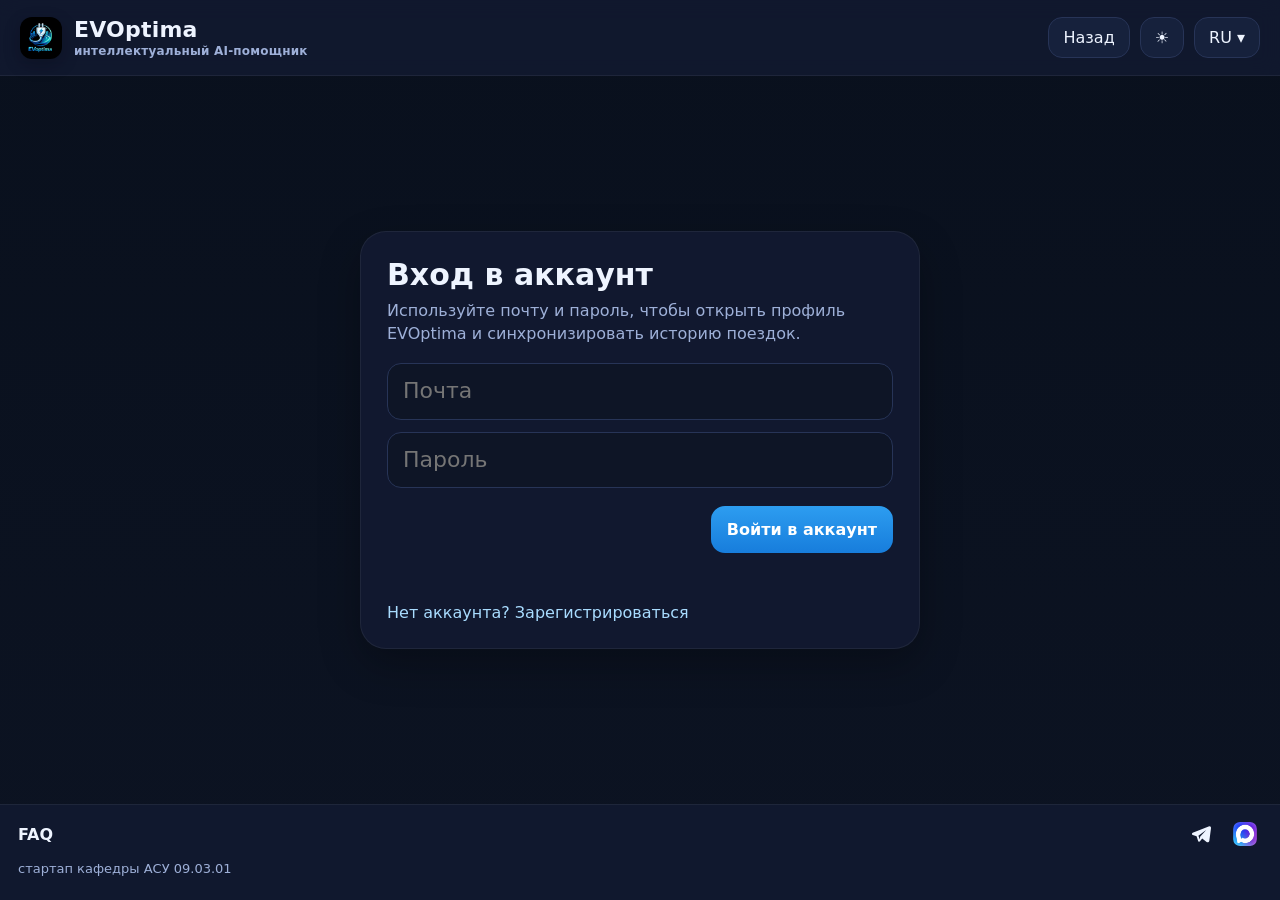
==== frontend/login.html @ 1ad1a147 "nitial ptima app" ====
<!DOCTYPE html>
<html lang="ru">
<head>
  <meta charset="UTF-8" />
  <meta name="viewport" content="width=device-width, initial-scale=1.0" />
  <meta http-equiv="Cache-Control" content="no-cache, no-store, must-revalidate" />
  <meta http-equiv="Pragma" content="no-cache" />
  <meta http-equiv="Expires" content="0" />
  <link rel="icon" href="favicon.ico?v=EVOPTIMA-V16-2026-04-22" sizes="any" />
  <title>EVOptima — Вход</title>
  <link rel="stylesheet" href="styles.css?v=EVOPTIMA-V16-2026-04-22" />
</head>
<body data-page="login">
<div class="app">
  <header>
    <div class="brand">
      <img src="logo-evoptima.jpeg" alt="EVOptima logo" />
      <div style="display:flex;flex-direction:column;gap:2px">
        <span>EVOptima</span>
        <span class="brand-subtitle" id="brandSubtitle">интеллектуальный AI-помощник</span>
      </div>
    </div>
    <div class="top-actions">
      <a class="back-btn" id="backBtn" href="index.html#profile">Назад</a>
      <button class="theme-btn" id="themeBtn" type="button">☀️</button>
      <div class="lang-wrap">
        <button class="lang-btn" id="langBtn">RU ▾</button>
        <div class="lang-menu" id="langMenu">
          <button class="menu-item" type="button" data-lang="RU">Русский</button>
          <button class="menu-item" type="button" data-lang="EN">English</button>
          <button class="menu-item" type="button" data-lang="DE">Deutsch</button>
        </div>
      </div>
    </div>
  </header>
  <main class="auth-page-wrap">
    <section class="auth-page">
      <div class="auth-card">
        <h1 class="auth-title" id="authTitle">Вход в аккаунт</h1>
        <p class="auth-sub" id="authSub">Используйте почту и пароль, чтобы открыть профиль EVOptima и синхронизировать историю поездок.</p>
        <form id="authForm" autocomplete="off">
          <div class="auth-fields">
            <input id="authEmail" name="email" type="email" autocomplete="off" spellcheck="false" placeholder="Почта" required />
            <input id="authPassword" name="password" type="password" autocomplete="current-password" placeholder="Пароль" required />
          </div>
          <div class="auth-actions">
            <button class="primary-btn" id="authSubmitBtn" type="submit">Войти</button>
          </div>
        </form>
        <div class="auth-error" id="authError"></div>
        <div class="auth-links">
          <a id="authSwitchLink" href="register.html">Нет аккаунта? Зарегистрироваться</a>
        </div>
      </div>
    </section>
  </main>
  <footer>
    <div class="faq-line">
      <button class="faq-toggle" id="faqToggle" type="button">FAQ</button>
      <div class="social-links">
        <a class="social-link" href="https://t.me/+u80NjDQpId01M2Uy" target="_blank" rel="noreferrer" aria-label="Telegram" title="Telegram">
          <svg viewBox="0 0 24 24" fill="currentColor" aria-hidden="true"><path d="M21.4 4.6a1.7 1.7 0 0 0-1.8-.2L3.7 10.8a1.1 1.1 0 0 0 .1 2.1l3.8 1.3 1.5 4.7a1.1 1.1 0 0 0 1.9.4l2.2-2.7 4.4 3.3a1.7 1.7 0 0 0 2.7-1L22 6.2a1.7 1.7 0 0 0-.6-1.6ZM9.4 13.7l7.8-5.6-6.1 6.6-.2 2.8-1.5-3.8Z"/></svg>
        </a>
        <a class="social-link" href="https://max.ru/join/ZWUdfXsSpWMmJ76GHrnJQzvInmeAFR_0VvvKdfZyq0c" target="_blank" rel="noreferrer" aria-label="Max" title="Max"><img src="max-logo.jpeg" alt="Max" /></a>
      </div>
    </div>
    <div class="faq-panel" id="faqPanel"></div>
    <div class="footer-note">стартап кафедры АСУ 09.03.01</div>
  </footer>
</div>
<script src="script.js?v=EVOPTIMA-V16-2026-04-22"></script>
</body>
</html>
---- frontend/styles.css ----
:root{
  --bg:#0b1020;
  --bg-grad-1:#09101d;
  --bg-grad-2:#0c1322;
  --panel:#121a30;
  --panel-2:#18233f;
  --panel-3:#0e1527;
  --line:#273457;
  --muted:#9eb0d8;
  --text:#eef4ff;
  --accent:#3fb6ff;
  --shadow:0 16px 40px rgba(0,0,0,.28);
  --radius:22px;
  --header-h:76px;
}
body.light{
  --bg:#edf3fb;
  --bg-grad-1:#f8fbff;
  --bg-grad-2:#e8eff8;
  --panel:#ffffff;
  --panel-2:#f2f6fb;
  --panel-3:#e7eef8;
  --line:#c4d1e0;
  --muted:#5f6f87;
  --text:#132238;
  --accent:#177ddc;
  --shadow:0 14px 28px rgba(31,52,84,.12);
}
*{box-sizing:border-box}
html,body{min-height:100%;margin:0;font-family:Inter,system-ui,-apple-system,Segoe UI,Roboto,Arial,sans-serif;background:linear-gradient(180deg,var(--bg-grad-1) 0%,var(--bg-grad-2) 100%);color:var(--text)}
body{overflow:auto}
button,input,textarea{font:inherit}
a{text-decoration:none;color:inherit}
img{max-width:100%}
.app{min-height:100vh;display:grid;grid-template-rows:var(--header-h) auto auto}
header{position:sticky;top:0;z-index:100;display:flex;align-items:center;justify-content:space-between;padding:16px 20px;border-bottom:1px solid rgba(255,255,255,.06);backdrop-filter:blur(10px);background:color-mix(in srgb,var(--panel) 88%, transparent)}
.brand{display:flex;align-items:center;gap:12px;font-weight:700;font-size:22px;letter-spacing:.2px}
.brand img{width:42px;height:42px;border-radius:12px;object-fit:cover;display:block;box-shadow:0 6px 18px rgba(0,0,0,.2)}
.brand-subtitle{font-size:12px;font-weight:600;color:var(--muted)}
.top-actions{display:flex;gap:10px;align-items:center;flex-wrap:wrap}
.nav-btn,.lang-btn,.menu-item,.theme-btn,.ghost-btn,.login-btn,.mini-btn,.send-btn,.primary-btn,.map-control,.back-btn{
  border:1px solid var(--line);
  background:color-mix(in srgb, var(--panel-2) 86%, transparent);
  color:var(--text);
  padding:10px 14px;
  border-radius:14px;
  cursor:pointer;
  transition:.18s ease;
}
.nav-btn.active{background:color-mix(in srgb, var(--accent) 18%, var(--panel));border-color:color-mix(in srgb, var(--accent) 45%, var(--line))}
.nav-btn:hover,.lang-btn:hover,.menu-item:hover,.theme-btn:hover,.ghost-btn:hover,.mini-btn:hover,.primary-btn:hover,.back-btn:hover,.map-control:hover{background:color-mix(in srgb, var(--panel-3) 85%, white 15%)}
.lang-wrap{position:relative;z-index:400}
.lang-menu{position:absolute;top:52px;right:0;width:172px;background:var(--panel);border:1px solid var(--line);border-radius:16px;padding:8px;display:none;box-shadow:0 20px 40px rgba(0,0,0,.22);z-index:9999}
.lang-menu.open{display:block}
.menu-item{width:100%;text-align:left}
main{padding:16px;min-height:calc(100vh - var(--header-h) - 92px);width:min(100%,1800px);margin:0 auto}
.view{display:none}
.view.active{display:block}
.shell,.card,.auth-card{background:color-mix(in srgb, var(--panel) 96%, transparent);border:1px solid rgba(255,255,255,.06);border-radius:26px;box-shadow:var(--shadow);overflow:hidden;min-height:0}
body.light .shell,body.light .card,body.light .auth-card{border-color:rgba(19,34,56,.10)}
.route-layout{display:grid;grid-template-columns:minmax(0,1fr) minmax(340px,380px);grid-template-rows:auto auto;gap:14px;align-items:start}
.map-shell{position:relative;height:540px;min-height:540px;overflow:hidden}
#map{display:block;width:100%;height:100%;min-height:540px;background:radial-gradient(circle at 30% 30%,#24395f 0%,#16233d 36%,#0f172b 100%)}
.map-ui{position:absolute;right:16px;top:16px;display:flex;flex-direction:column;gap:10px;z-index:5}
.map-control{width:48px;height:48px;padding:0;border-radius:16px;font-size:24px;display:grid;place-items:center;box-shadow:var(--shadow)}
.route-panel{grid-column:2;grid-row:1 / span 2;padding:18px;display:grid;gap:12px;align-content:start;min-height:540px;overflow:visible;position:relative;z-index:20}
.route-title{font-size:18px;font-weight:800;line-height:1.2}
.route-sub{font-size:13px;color:var(--muted);line-height:1.45;max-width:36ch}
.field-list{display:grid;gap:10px}
.field{display:grid;gap:3px}
.field label{font-size:13px;font-weight:700;color:var(--muted);line-height:1.15}
.field input,.field textarea{width:100%;background:color-mix(in srgb, var(--panel) 80%, black 20%);border:1px solid var(--line);color:var(--text);padding:13px 14px;border-radius:14px;outline:none;line-height:1.35}
.field textarea{resize:none;min-height:74px;overflow:auto}
.field-row{display:grid;grid-template-columns:1fr 1fr;gap:12px;overflow:visible}
.dropdown-wrap{position:relative}
.dropdown-panel{display:none;position:absolute;top:100%;left:0;right:0;margin-top:6px;background:var(--panel);border:1px solid var(--line);border-radius:16px;box-shadow:var(--shadow);max-height:220px;overflow:auto;z-index:60}
.dropdown-panel.open{display:block}
.dropdown-search{padding:10px 12px;border-bottom:1px solid var(--line)}
.dropdown-search input{width:100%;background:var(--panel-2);border:1px solid var(--line);color:var(--text);padding:10px 12px;border-radius:12px;outline:none}
.dropdown-items{display:grid}
.dropdown-item{padding:12px 14px;cursor:pointer;border:none;background:none;color:var(--text);text-align:left}
.dropdown-item:hover{background:var(--panel-2)}
.dropdown-empty{padding:12px 14px;color:var(--muted)}
.primary-btn{border:none;background:linear-gradient(180deg,#2d9df0,#177ddc);color:white;padding:14px 16px;font-weight:800}
.route-plan{display:grid;gap:12px;margin-top:2px;padding:14px;border:1px solid var(--line);border-radius:18px;background:color-mix(in srgb, var(--panel-2) 76%, transparent)}
.route-plan-head{display:grid;gap:8px}
.route-plan-title{font-size:15px;font-weight:800;line-height:1.25}
.route-plan-summary{font-size:13px;color:var(--muted);line-height:1.42}
.route-metrics{display:grid;grid-template-columns:repeat(2,minmax(0,1fr));gap:8px}
.route-metric{padding:10px;border-radius:14px;background:color-mix(in srgb, var(--panel) 82%, black 8%);border:1px solid color-mix(in srgb, var(--line) 82%, transparent)}
.route-metric span{display:block;font-size:11px;color:var(--muted);font-weight:700;line-height:1.15}
.route-metric strong{display:block;margin-top:4px;font-size:15px;line-height:1.2}
.route-stop-list{display:grid;gap:8px}
.route-stop{display:grid;gap:6px;padding:11px;border-radius:14px;background:color-mix(in srgb, var(--panel) 88%, transparent);border:1px solid color-mix(in srgb, var(--line) 85%, transparent)}
.route-stop-top{display:flex;justify-content:space-between;gap:10px;align-items:flex-start}
.route-stop-name{font-size:13px;font-weight:800;line-height:1.25}
.route-stop-chip{font-size:11px;font-weight:800;color:white;background:#177ddc;border-radius:999px;padding:4px 8px;white-space:nowrap}
.route-stop-meta,.route-warning{font-size:12px;color:var(--muted);line-height:1.35}
.route-warning{padding:9px 10px;border-radius:12px;background:color-mix(in srgb, #ffc857 14%, var(--panel));border:1px solid color-mix(in srgb, #ffc857 40%, var(--line))}
.route-layout > .chat-bottom{grid-column:1;grid-row:2;margin-top:0}
#mapView > .chat-bottom{display:none}
.chat-bottom{margin-top:14px;padding:0;display:grid;grid-template-rows:auto 220px auto;min-height:0}
.route-layout > .chat-bottom{margin-top:0}
.chat-header{display:flex;align-items:center;gap:12px;padding:18px;border-bottom:1px solid rgba(255,255,255,.06)}
.bot-icon{width:40px;height:40px;border-radius:14px;background:linear-gradient(180deg,#1b2948,#111b31);display:grid;place-items:center;border:1px solid var(--line);flex:0 0 auto}
.bot-icon svg{width:27px;height:27px}
.chat-title{font-size:18px;font-weight:700}
.messages{padding:18px;overflow:auto;display:flex;flex-direction:column;gap:14px;min-height:0;height:100%}
.bubble{max-width:min(920px,88%);padding:12px 14px;border-radius:18px;line-height:1.42;white-space:pre-wrap;word-break:break-word}
.bubble.bot{align-self:flex-start;background:color-mix(in srgb, var(--panel-2) 88%, transparent);border:1px solid var(--line)}
.bubble.user{align-self:flex-end;background:var(--accent);border:1px solid rgba(255,255,255,.14);color:white}
.input-bar{padding:14px 16px;border-top:1px solid rgba(255,255,255,.06)}
.input-wrap{display:flex;gap:10px}
.input-wrap input{flex:1;min-width:0;background:color-mix(in srgb, var(--panel) 80%, black 20%);border:1px solid var(--line);color:var(--text);padding:13px 14px;border-radius:14px;outline:none}
.send-btn{border:none;background:linear-gradient(180deg,#2d9df0,#177ddc);color:white;padding:0 16px}
.profile-shell{padding:22px;overflow:auto}
.profile-top{display:grid;grid-template-columns:minmax(0,1.25fr) minmax(280px,.75fr);gap:16px;margin-bottom:16px}
.profile-grid{display:grid;gap:16px;grid-template-columns:repeat(2,minmax(0,1fr));margin-top:16px}
.profile-hero{display:flex;align-items:flex-start;gap:16px}
.avatar-wrap{display:flex;flex-direction:column;align-items:center;gap:10px}
.profile-avatar{width:76px;height:76px;border-radius:24px;background:linear-gradient(180deg,#1d2a49,#101a30);display:grid;place-items:center;border:1px solid var(--line);font-weight:800;font-size:24px;color:var(--text);overflow:hidden;position:relative}
body.light .profile-avatar{background:linear-gradient(180deg,#dce8f6,#eef3f9)}
.profile-avatar img{width:100%;height:100%;object-fit:cover;display:block}
.profile-user-meta{display:flex;flex-direction:column;gap:6px}
.nick{font-size:22px;font-weight:800}
.mail{color:var(--muted);font-weight:600}
.login-btn{margin-top:10px;border:none;background:linear-gradient(180deg,#2d9df0,#177ddc);color:white;padding:11px 16px;font-weight:700;width:max-content}
.stats-list{display:grid;gap:12px}
.stat-row{display:flex;justify-content:space-between;gap:12px;padding:12px 14px;border-radius:16px;background:var(--panel-2);border:1px solid var(--line)}
.card{padding:18px;background:var(--panel)}
.card h3{margin:0 0 14px;font-size:18px}
.meta{font-size:16px;color:var(--text)}
.empty{color:var(--muted)}
.name-row{display:flex;align-items:center;gap:10px;flex-wrap:wrap}
.name-edit{display:none;align-items:center;gap:8px;flex-wrap:wrap;margin-top:8px}
.name-edit input{background:var(--panel-2);border:1px solid var(--line);color:var(--text);padding:11px 12px;border-radius:12px;outline:none;min-width:220px}
.mini-btn{padding:8px 12px;font-weight:600}
.icon-only{width:36px;height:36px;padding:0;display:grid;place-items:center;border-radius:10px}
.icon-only svg{width:16px;height:16px;display:block}
footer{border-top:1px solid rgba(255,255,255,.06);display:flex;flex-direction:column;align-items:stretch;gap:10px;padding:16px 18px 24px;background:color-mix(in srgb, var(--panel) 88%, transparent);position:relative;z-index:20}
.faq-line{display:flex;align-items:center;justify-content:space-between;gap:18px;flex-wrap:wrap;min-width:0}
.social-links{margin-left:auto;display:flex;align-items:center;justify-content:flex-end;gap:10px}
.social-link{display:inline-grid;place-items:center;width:34px;height:34px;color:var(--text)}
.social-link svg,.social-link img{width:24px;height:24px;display:block}
.social-link img{border-radius:7px;object-fit:cover}
.faq-toggle{background:none;border:none;color:var(--text);padding:0;cursor:pointer;font-weight:600}
.faq-panel{display:none;position:static;background:var(--panel);border:1px solid var(--line);border-radius:20px;box-shadow:var(--shadow);padding:8px 14px}
.faq-panel.open{display:block}
.faq-item{border-bottom:1px solid color-mix(in srgb,var(--line) 72%, transparent)}
.faq-item:last-child{border-bottom:none}
.faq-question{width:100%;background:none;border:none;color:var(--text);padding:14px 0;text-align:left;font-weight:700;cursor:pointer}
.faq-answer{display:none;color:var(--muted);padding:0 0 14px;line-height:1.5}
.faq-item.open .faq-answer{display:block}
.footer-note{color:var(--muted);font-size:13px}
.auth-page-wrap{min-height:calc(100vh - var(--header-h) - 90px);display:grid;place-items:center;padding:24px 16px}
.auth-page{width:min(560px,100%)}
.auth-card{padding:26px}
.auth-title{margin:0 0 8px;font-size:30px;line-height:1.1}
.auth-sub{margin:0 0 18px;color:var(--muted);line-height:1.45}
.auth-fields{display:grid;gap:12px}
.auth-fields input{width:100%;background:color-mix(in srgb, var(--panel) 80%, black 20%);border:1px solid var(--line);color:var(--text);padding:14px 15px;border-radius:14px;outline:none;font-size:24px;line-height:1.2;font-weight:400;-webkit-text-size-adjust:100%}
.auth-actions{display:flex;gap:10px;justify-content:flex-end;flex-wrap:wrap;margin-top:18px}
.auth-links{margin-top:16px;color:var(--muted)}
.auth-links a{color:#a9dcff}
.auth-error{color:#ff8080;margin-top:12px;min-height:22px}
.modal-overlay{position:fixed;inset:0;display:none;align-items:center;justify-content:center;background:rgba(5,10,20,.55);padding:18px;z-index:500}
.modal-overlay.open{display:flex}
.modal{max-width:520px;width:min(100%,520px)}
.hidden{display:none!important}
@media (max-width: 900px){
  .route-layout{grid-template-columns:1fr}
  .route-panel,.route-layout > .chat-bottom{grid-column:auto;grid-row:auto}
  .profile-top,.profile-grid,.field-row{grid-template-columns:1fr}
  .chat-bottom{grid-template-rows:auto 260px auto}
}
@media (max-width: 720px){
  .route-panel{padding:16px}
  .route-sub{max-width:none;font-size:12px}
  .field textarea{min-height:64px}

  header{padding:14px 14px}
  .top-actions{gap:8px;justify-content:flex-end}
  .brand{font-size:19px}
  main{padding:12px}
  .map-shell,#map{min-height:380px}
  .input-wrap{flex-direction:column}
  .send-btn{height:52px}
  .chat-bottom{grid-template-rows:auto 240px auto}
}


body[data-page="login"] .app,
body[data-page="register"] .app{grid-template-rows:var(--header-h) 1fr auto;min-height:100vh}
body[data-page="login"] main,
body[data-page="register"] main{display:grid;align-items:center;padding:28px 16px 40px}
body[data-page="login"] .auth-page-wrap,
body[data-page="register"] .auth-page-wrap{min-height:auto;width:100%;padding:0;display:grid;place-items:center}
body[data-page="login"] .auth-page,
body[data-page="register"] .auth-page{width:min(560px,100%)}
body[data-page="login"] footer,
body[data-page="register"] footer{margin-top:0;padding-top:12px}
body[data-page="login"] .faq-line,
body[data-page="register"] .faq-line{justify-content:space-between;align-items:center}
body[data-page="login"] .footer-note,
body[data-page="register"] .footer-note{text-align:left}
body[data-page="login"] .lang-wrap,
body[data-page="register"] .lang-wrap{z-index:500}
body[data-page="login"] .lang-menu,
body[data-page="register"] .lang-menu{right:0;left:auto}
body[data-page="login"] .top-actions,
body[data-page="register"] .top-actions{margin-left:auto}
@media (max-width: 720px){
  body[data-page="login"] main,
  body[data-page="register"] main{padding:16px 12px 28px}
  body[data-page="login"] .auth-card,
  body[data-page="register"] .auth-card{padding:20px}
  body[data-page="login"] .auth-title,
  body[data-page="register"] .auth-title{font-size:26px}
  body[data-page="login"] .faq-line,
  body[data-page="register"] .faq-line{gap:12px}
}


/* v2 hardening */
@media (min-width: 901px){
  .route-panel{position:relative}
}
@media (max-width: 900px){
  .map-shell{height:420px;min-height:420px}
  #map{min-height:420px}
  .route-panel{min-height:auto}
}

.route-layout{overflow:visible}
.dropdown-wrap{z-index:40}
.dropdown-panel{z-index:1200}


.history-box{
  max-height: 320px;
  overflow: auto;
  padding-right: 6px;
}
.history-box::-webkit-scrollbar{
  width: 8px;
}
.history-box::-webkit-scrollbar-thumb{
  background: color-mix(in srgb, var(--accent) 35%, var(--panel-2));
  border-radius: 999px;
}
.trip-item{
  padding: 14px 0;
  border-bottom: 1px solid var(--line);
  display: grid;
  gap: 6px;
}
.trip-item:last-child{
  border-bottom:none;
}
.trip-from{
  font-weight: 800;
  font-size: 16px;
  line-height: 1.35;
}
.trip-to{
  color: var(--text);
  font-size: 15px;
  line-height: 1.45;
}
.trip-meta{
  color: var(--muted);
  font-size: 14px;
  line-height: 1.35;
}


.input-wrap input:disabled,
.send-btn:disabled{
  opacity:.65;
  cursor:not-allowed;
}
.send-btn:disabled{
  filter: grayscale(.2);
}

.auth-fields input:focus,.auth-fields input:active{font-size:24px;line-height:1.2;font-weight:400}


.auth-card.modal{
  padding: 20px 22px;
  border-radius: 24px;
}
.modal{
  max-width: 440px;
  width: min(100%, 440px);
}
.modal .route-title{
  font-size: 18px;
  line-height: 1.2;
}
.modal .route-sub{
  font-size: 14px;
  line-height: 1.45;
  max-width: none;
}


.auth-fields input{
  font-size:22px !important;
  line-height:1.2 !important;
  font-weight:400 !important;
  font-family:inherit !important;
  -webkit-text-size-adjust:100%;
  transition:background-color 9999s ease-in-out 0s;
}
.auth-fields input::placeholder{
  font-size:22px;
  line-height:1.2;
  font-weight:400;
}
.auth-fields input:focus,
.auth-fields input:active{
  font-size:22px !important;
  line-height:1.2 !important;
  font-weight:400 !important;
}
.auth-fields input:-webkit-autofill,
.auth-fields input:-webkit-autofill:hover,
.auth-fields input:-webkit-autofill:focus,
.auth-fields input:-webkit-autofill:active{
  -webkit-text-fill-color: var(--text);
  caret-color: var(--text);
  font-size:22px !important;
  line-height:1.2 !important;
  font-weight:400 !important;
  box-shadow: 0 0 0 1000px color-mix(in srgb, var(--panel) 80%, black 20%) inset !important;
  border:1px solid var(--line) !important;
}
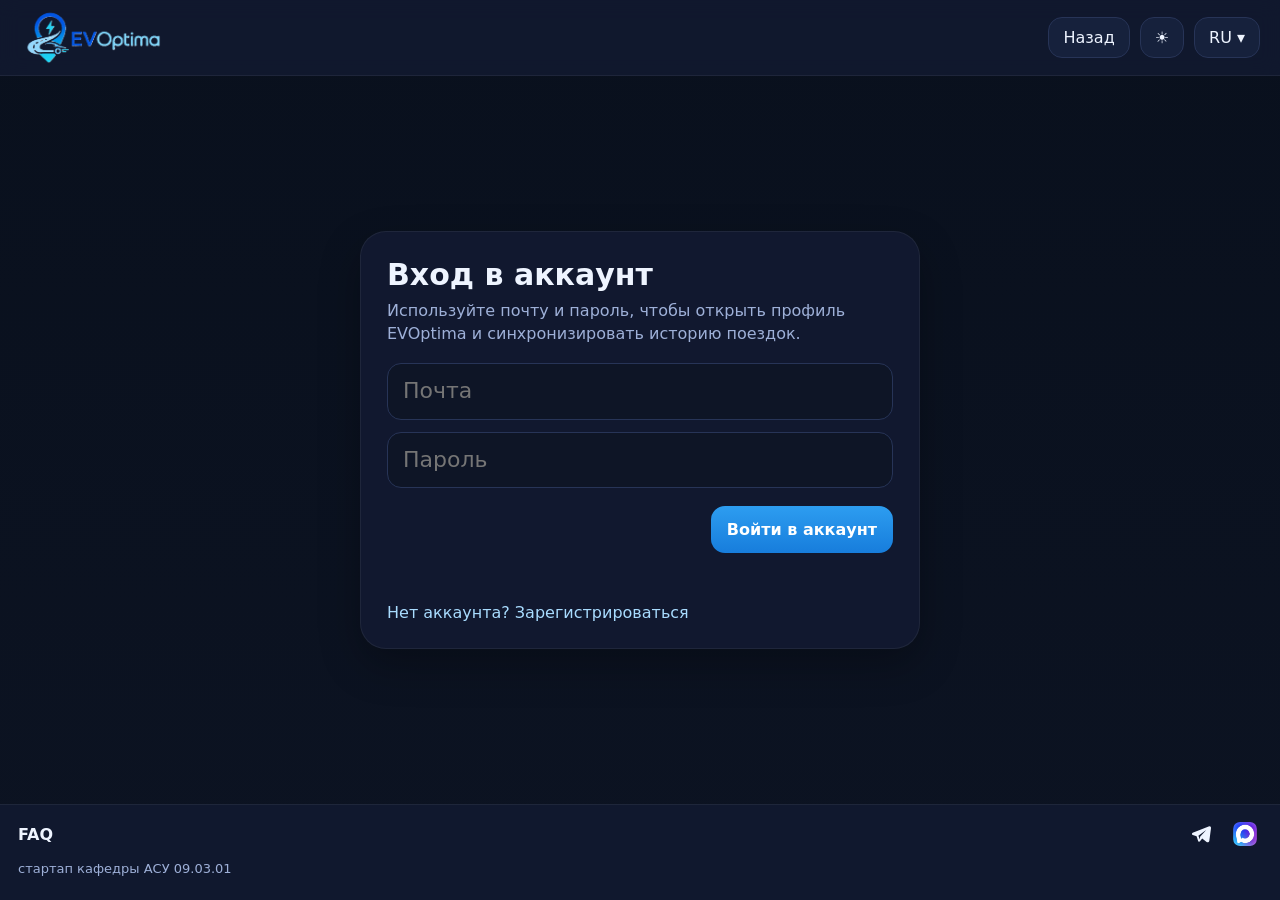
==== commit cafb007b: "Integrate Ollama chat and update branding" ====
--- a/frontend/login.html
+++ b/frontend/login.html
@@ -6,19 +6,15 @@
   <meta http-equiv="Cache-Control" content="no-cache, no-store, must-revalidate" />
   <meta http-equiv="Pragma" content="no-cache" />
   <meta http-equiv="Expires" content="0" />
-  <link rel="icon" href="favicon.ico?v=EVOPTIMA-V16-2026-04-22" sizes="any" />
+  <link rel="icon" href="favicon.ico?v=EVOPTIMA-V22-2026-04-30" sizes="any" />
   <title>EVOptima — Вход</title>
-  <link rel="stylesheet" href="styles.css?v=EVOPTIMA-V16-2026-04-22" />
+  <link rel="stylesheet" href="styles.css?v=EVOPTIMA-V22-2026-04-30" />
 </head>
 <body data-page="login">
 <div class="app">
   <header>
-    <div class="brand">
-      <img src="logo-evoptima.jpeg" alt="EVOptima logo" />
-      <div style="display:flex;flex-direction:column;gap:2px">
-        <span>EVOptima</span>
-        <span class="brand-subtitle" id="brandSubtitle">интеллектуальный AI-помощник</span>
-      </div>
+    <div class="brand" aria-label="EVOptima">
+      <img class="brand-logo" src="logotip.png" alt="EVOptima" />
     </div>
     <div class="top-actions">
       <a class="back-btn" id="backBtn" href="index.html#profile">Назад</a>
@@ -68,6 +64,6 @@
     <div class="footer-note">стартап кафедры АСУ 09.03.01</div>
   </footer>
 </div>
-<script src="script.js?v=EVOPTIMA-V16-2026-04-22"></script>
+<script src="script.js?v=EVOPTIMA-V22-2026-04-30"></script>
 </body>
 </html>
--- a/frontend/styles.css
+++ b/frontend/styles.css
@@ -34,9 +34,9 @@
 a{text-decoration:none;color:inherit}
 img{max-width:100%}
 .app{min-height:100vh;display:grid;grid-template-rows:var(--header-h) auto auto}
-header{position:sticky;top:0;z-index:100;display:flex;align-items:center;justify-content:space-between;padding:16px 20px;border-bottom:1px solid rgba(255,255,255,.06);backdrop-filter:blur(10px);background:color-mix(in srgb,var(--panel) 88%, transparent)}
-.brand{display:flex;align-items:center;gap:12px;font-weight:700;font-size:22px;letter-spacing:.2px}
-.brand img{width:42px;height:42px;border-radius:12px;object-fit:cover;display:block;box-shadow:0 6px 18px rgba(0,0,0,.2)}
+header{position:sticky;top:0;z-index:100;height:var(--header-h);display:flex;align-items:center;justify-content:space-between;padding:0 20px;border-bottom:1px solid rgba(255,255,255,.06);backdrop-filter:blur(10px);background:color-mix(in srgb,var(--panel) 88%, transparent);overflow:visible}
+.brand{height:100%;display:flex;align-items:flex-start;min-width:0}
+.brand-logo{display:block;width:auto;height:145px;max-width:42vw;object-fit:contain;transform:translateY(-33px)}
 .brand-subtitle{font-size:12px;font-weight:600;color:var(--muted)}
 .top-actions{display:flex;gap:10px;align-items:center;flex-wrap:wrap}
 .nav-btn,.lang-btn,.menu-item,.theme-btn,.ghost-btn,.login-btn,.mini-btn,.send-btn,.primary-btn,.map-control,.back-btn{
@@ -179,9 +179,9 @@
   .route-sub{max-width:none;font-size:12px}
   .field textarea{min-height:64px}
 
-  header{padding:14px 14px}
+  header{padding:0 14px}
   .top-actions{gap:8px;justify-content:flex-end}
-  .brand{font-size:19px}
+  .brand-logo{height:125px;max-width:42vw;transform:translateY(-23px)}
   main{padding:12px}
   .map-shell,#map{min-height:380px}
   .input-wrap{flex-direction:column}
